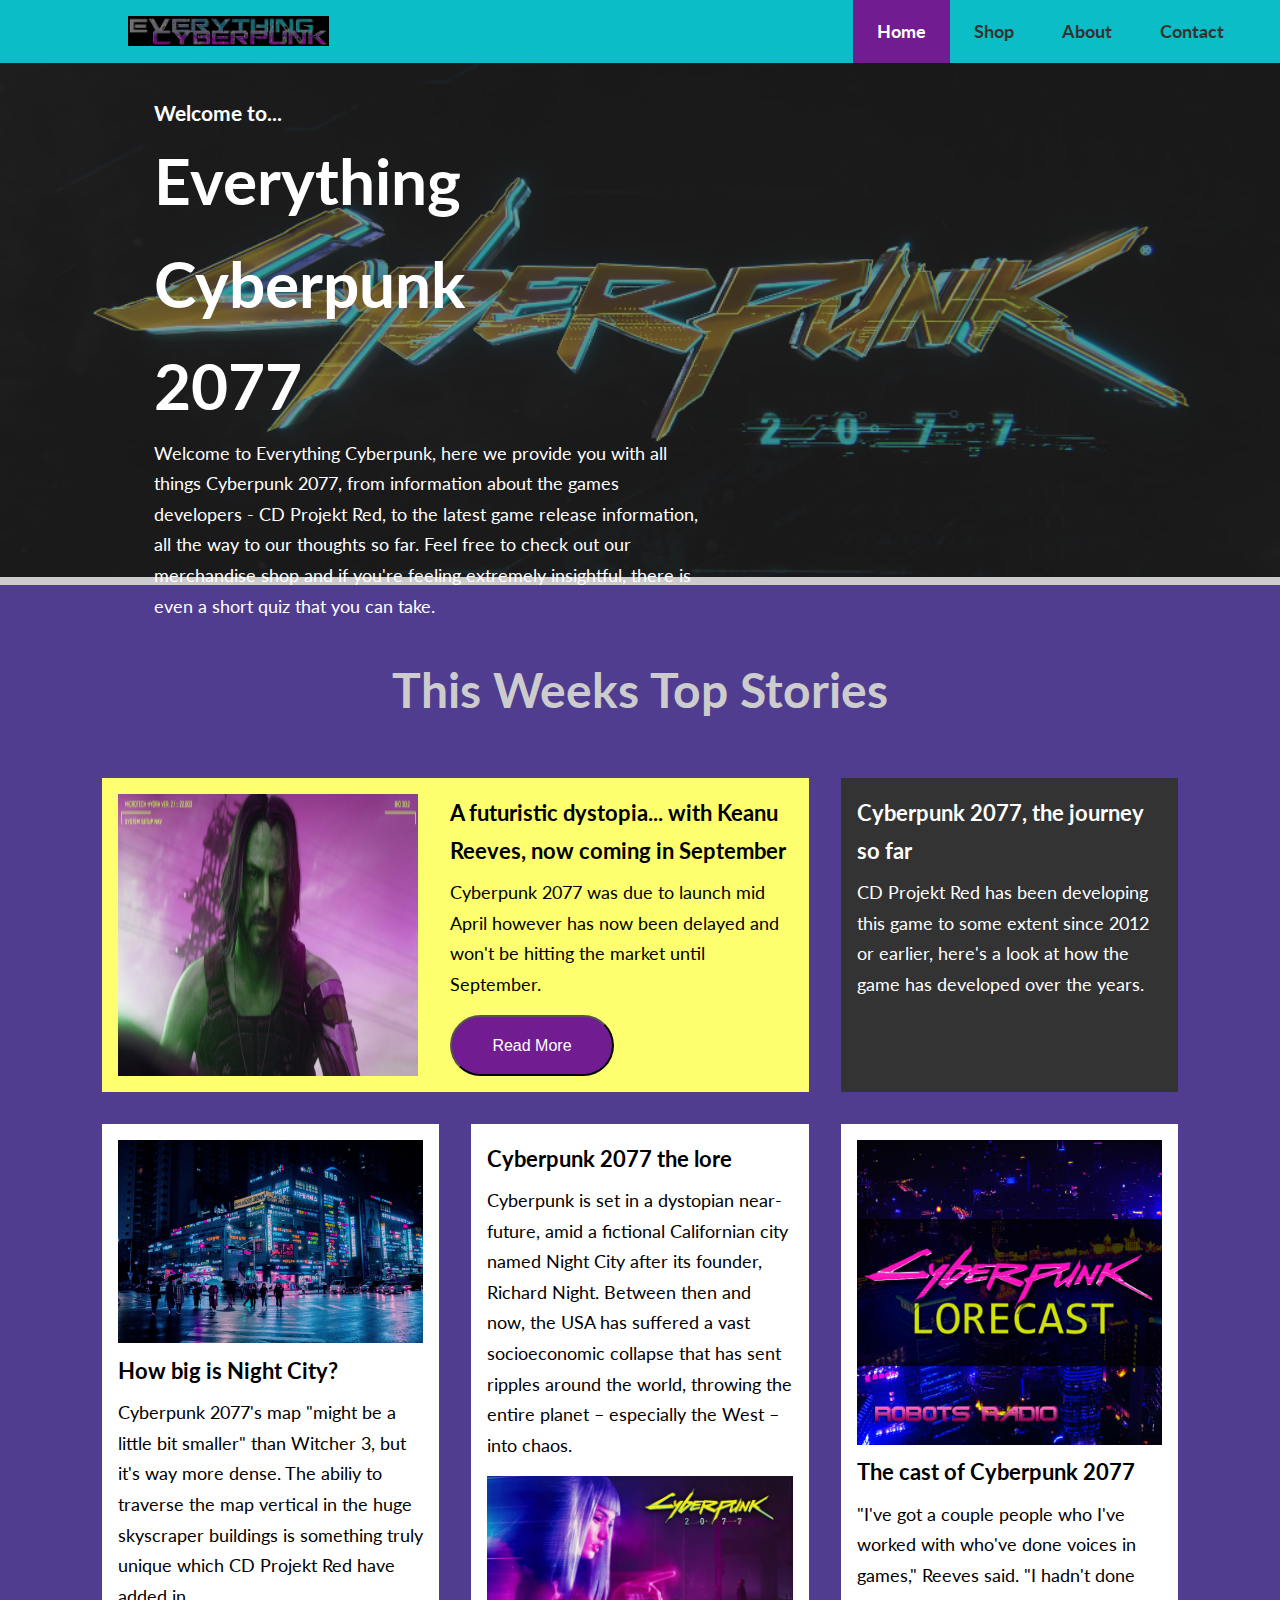
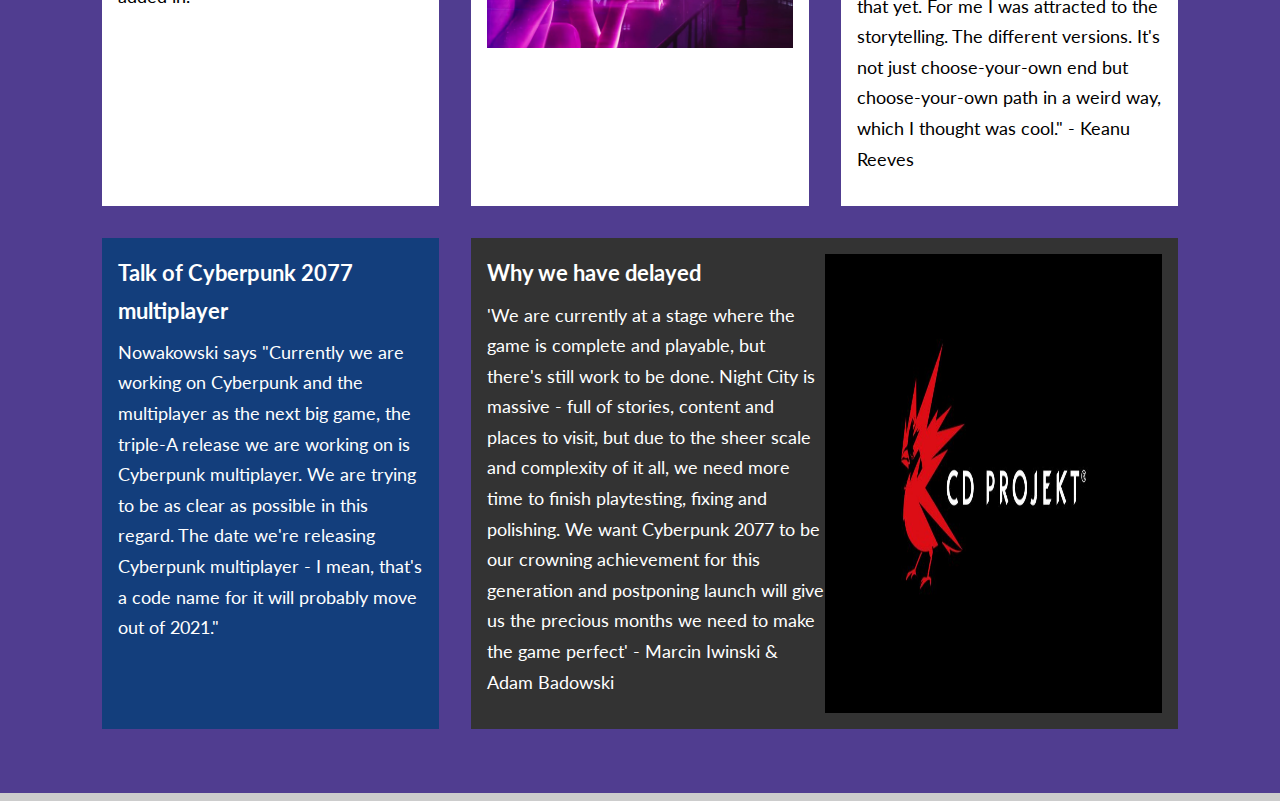
==== index.html @ 785d8f8f "Initial Commit" ====
<!DOCTYPE html>
<html lang="en">
  <head>
    <meta charset="UTF-8" />
    <meta name="viewport" content="width=device-width, initial-scale=1.0" />
    <link rel="stylesheet" href="/css/style.css" />
    <link rel="stylesheet" href="/css/mobile.css" />
    <link rel="stylesheet" href="/css/glitch.css" />
    <link
      href="https://fonts.googleapis.com/css2?family=Lato&display=swap"
      rel="stylesheet"
    />
    <title>Everything Cyberpunk 2077</title>
  </head>
  <body>
    <nav id="mainNav">
      <ul class="navUl">
        <a href="index.html"
          ><img
            class="logo"
            src="/img/logoJoined2.png"
            alt="Everything Cyberpunk 2077"
        /></a>
        <a href="index.html"><li class="navLi current">Home</li></a>
        <a href="#"><li class="navLi">Shop</li></a>
        <a href="#"><li class="navLi">About</li></a>
        <a href="#"><li class="navLi">Contact</li></a>
      </ul>
    </nav>

    <section id="headerMain" class="pageHeader grid__item">
      <div class="headerContainer" id="indexHeader">
        <div class="headerContent">
          <h3>Welcome to...</h3>
          <h1 class="headerTitle">
            Everything Cyberpunk <br />
            2077
          </h1>
          <div class="text">
            Welcome to Everything Cyberpunk, here we provide you with all things
            Cyberpunk 2077, from information about the games developers - CD
            Projekt Red, to the latest game release information, all the way to
            our thoughts so far. Feel free to check out our merchandise shop and
            if you're feeling extremely insightful, there is even a short quiz
            that you can take.
          </div>
        </div>
      </div>
    </section>

    <section id="newsLetters">
      <div class="newsLetterContainer">
        <div class="mainStory">
          <h2 class="mainStoryHeader">This Weeks Top Stories</h2>
          <div class="newsletterGrid">
            <div class="card" id="card1">
              <img
                id="card1img"
                src="/img/articles/article1-scaled.jpg"
                alt="Keanu Reeves"
              />
              <div class="cardInfo">
                <div class="cardTitle">
                  A futuristic dystopia... with Keanu Reeves, now coming in
                  September
                </div>
                <div class="cardBody">
                  Cyberpunk 2077 was due to launch mid April however has now
                  been delayed and won't be hitting the market until September.
                </div>
                <button class="btnMain">Read More</button>
              </div>
            </div>
            <div class="card" id="card2">
              <div class="cardInfo">
                <div class="cardTitle">Cyberpunk 2077, the journey so far</div>
                <div class="cardBody">
                  CD Projekt Red has been developing this game to some extent
                  since 2012 or earlier, here's a look at how the game has
                  developed over the years.
                </div>
              </div>
            </div>
            <div class="card" id="card3">
              <div class="cardInfo">
                <img
                  id="card3img"
                  src="/img/articles/articles5.jpg"
                  alt="Night City"
                />
                <div class="cardTitle">How big is Night City?</div>
                <div class="cardBody">
                  Cyberpunk 2077's map "might be a little bit smaller" than
                  Witcher 3, but it's way more dense. The abiliy to traverse the
                  map vertical in the huge skyscraper buildings is something
                  truly unique which CD Projekt Red have added in.
                </div>
              </div>
            </div>
            <div class="card" id="card4">
              <div class="cardInfo">
                <div class="cardTitle">Cyberpunk 2077 the lore</div>
                <div class="cardBody">
                  Cyberpunk is set in a dystopian near-future, amid a fictional
                  Californian city named Night City after its founder, Richard
                  Night. Between then and now, the USA has suffered a vast
                  socioeconomic collapse that has sent ripples around the world,
                  throwing the entire planet – especially the West – into chaos.
                </div>
                <img
                  id="card4img"
                  src="/img/articles/article2.jpg"
                  alt="The Lore"
                />
              </div>
            </div>
            <div class="card" id="card5">
              <div class="cardInfo">
                <img
                  id="card5img"
                  src="/img/articles/article4.jpg"
                  alt="The Cast"
                />
                <div class="cardTitle">The cast of Cyberpunk 2077</div>
                <div class="cardBody">
                  "I've got a couple people who I've worked with who've done
                  voices in games," Reeves said. "I hadn't done that yet. For me
                  I was attracted to the storytelling. The different versions.
                  It's not just choose-your-own end but choose-your-own path in
                  a weird way, which I thought was cool." - Keanu Reeves
                </div>
              </div>
            </div>
            <div class="card" id="card6">
              <div class="cardInfo">
                <div class="cardTitle">Talk of Cyberpunk 2077 multiplayer</div>
                <div class="cardBody">
                  Nowakowski says "Currently we are working on Cyberpunk and the
                  multiplayer as the next big game, the triple-A release we are
                  working on is Cyberpunk multiplayer. We are trying to be as
                  clear as possible in this regard. The date we're releasing
                  Cyberpunk multiplayer - I mean, that's a code name for it will
                  probably move out of 2021."
                </div>
              </div>
            </div>
            <div class="card" id="card7">
              <div class="cardInfo" id="cardInfo7">
                <div class="cardWrapper">
                  <div class="cardTitle">Why we have delayed</div>
                  <div class="cardBody">
                    'We are currently at a stage where the game is complete and
                    playable, but there's still work to be done. Night City is
                    massive - full of stories, content and places to visit, but
                    due to the sheer scale and complexity of it all, we need
                    more time to finish playtesting, fixing and polishing. We
                    want Cyberpunk 2077 to be our crowning achievement for this
                    generation and postponing launch will give us the precious
                    months we need to make the game perfect' - Marcin Iwinski &
                    Adam Badowski
                  </div>
                </div>
                <img id="card7img" src="/img/articles/article3.jpg" alt="" />
              </div>
            </div>
          </div>
        </div>
      </div>
    </section>

    <footer></footer>

    <script src="/app.js"></script>
  </body>
</html>
---- css/style.css ----
* {
  margin: 0;
  padding: 0;
  box-sizing: border-box;
}

:root {
  --primary-color: #711c91;
  --secondary-color: #00ff9f;
  --third-color: #133e7c;
  --fourth-color: #feff6e;
  --fifth-color: #c1246b;
  --sixth-color: #0abdc6;
  --seventh-color: #503d90;
  --light-color: #fff;
  --dark-color: #333;
}

body {
  font-family: "Lato", sans-serif;
  line-height: 1.7;
  font-size: 18px;
}

ul {
  list-style: none;
}

a {
  text-decoration: none;
}

/* ----- Shared CSS ----- */

/* Buttons */

.btnMain {
  font-size: 16px;
  background-color: var(--primary-color);
  padding: 1.2rem 2.5rem;
  border-radius: 1000px;
  color: var(--light-color);
  outline: none;
  transition: all 0.3s;
}
.btnMain:hover {
  cursor: pointer;
  background-color: var(--seventh-color);
}

/* Page Headers */

.pageHeader {
  background-color: var(--dark-color);
  color: var(--light-color);
  position: relative;
  padding: 2rem;
}

.pageHeader:before {
  position: absolute;
  top: 0;
  left: 0;
  height: 100%;
  width: 100%;
  content: "";
  opacity: 0.5;
}

.headerContainer {
  display: grid;
  grid-template-columns: repeat(2, 1fr);
  justify-content: center;
  align-items: center;
  height: 50vh;
}

.headerContent {
  z-index: 2;
  margin: 0 auto;
}

.headerTitle {
  font-size: 4rem;
  font-weight: bold;
  line-height: 1.6;
}

/* ----- Nav bar ----- */

#mainNav {
  position: sticky;
  top: 0;
  left: 0;
  z-index: 50;
}
.navUl {
  display: flex;
  justify-content: flex-end;
  padding-right: 2rem;
  background-color: var(--sixth-color);
}

.navLi {
  padding: 1rem 1.5rem;
  color: var(--dark-color);
  font-weight: bold;
}
.navLi:hover {
  background-color: var(--fourth-color);
  color: var(--dark-color);
}

.logo {
  height: 30px;
  position: absolute;
  top: 25%;
  left: 10%;
}

.current {
  background-color: var(--primary-color);
  color: var(--light-color);
}

/* ----- Index Page ----- */

/* Header Main */

#headerMain:before {
  background: url("/img/main1-scaled.png") no-repeat center center / cover;
}

#indexHeader {
  padding-left: 10%;
}

/* News Letters */

#newsLetters {
  background-color: var(--seventh-color);
}

.mainStory {
  padding: 4rem 8%;
  border-top: 8px solid #ccc;
  border-bottom: 8px solid #ccc;
}

.mainStoryHeader {
  text-align: center;
  font-weight: bold;
  font-size: 3rem;
  color: #ccc;
  padding-bottom: 3rem;
}

.newsletterGrid {
  display: grid;
  grid-template-columns: repeat(3, 1fr);
  gap: 2rem;
}

.cardTitle {
  font-weight: bold;
  font-size: 22px;
  padding-bottom: 0.5rem;
}

.cardInfo {
  padding: 1rem;
}

.cardBody {
  padding-bottom: 1rem;
}

#card1 {
  display: flex;
  background-color: var(--fourth-color);
  grid-column: 1 / span 2;
}
#card1img {
  padding: 1rem;
}

#card2 {
  background-color: var(--dark-color);
  color: var(--light-color);
}

#card3,
#card4,
#card5 {
  background-color: var(--light-color);
}

#card3img,
#card4img,
#card5img {
  width: 100%;
}

#card6 {
  background-color: var(--third-color);
  color: var(--light-color);
}

#card7 {
  background-color: var(--dark-color);
  color: var(--light-color);
  grid-column: 2 / span 2;
}
#cardInfo7 {
  display: flex;
}
.cardWrapper {
  width: 50%;
}
#card7img {
  width: 50%;
}
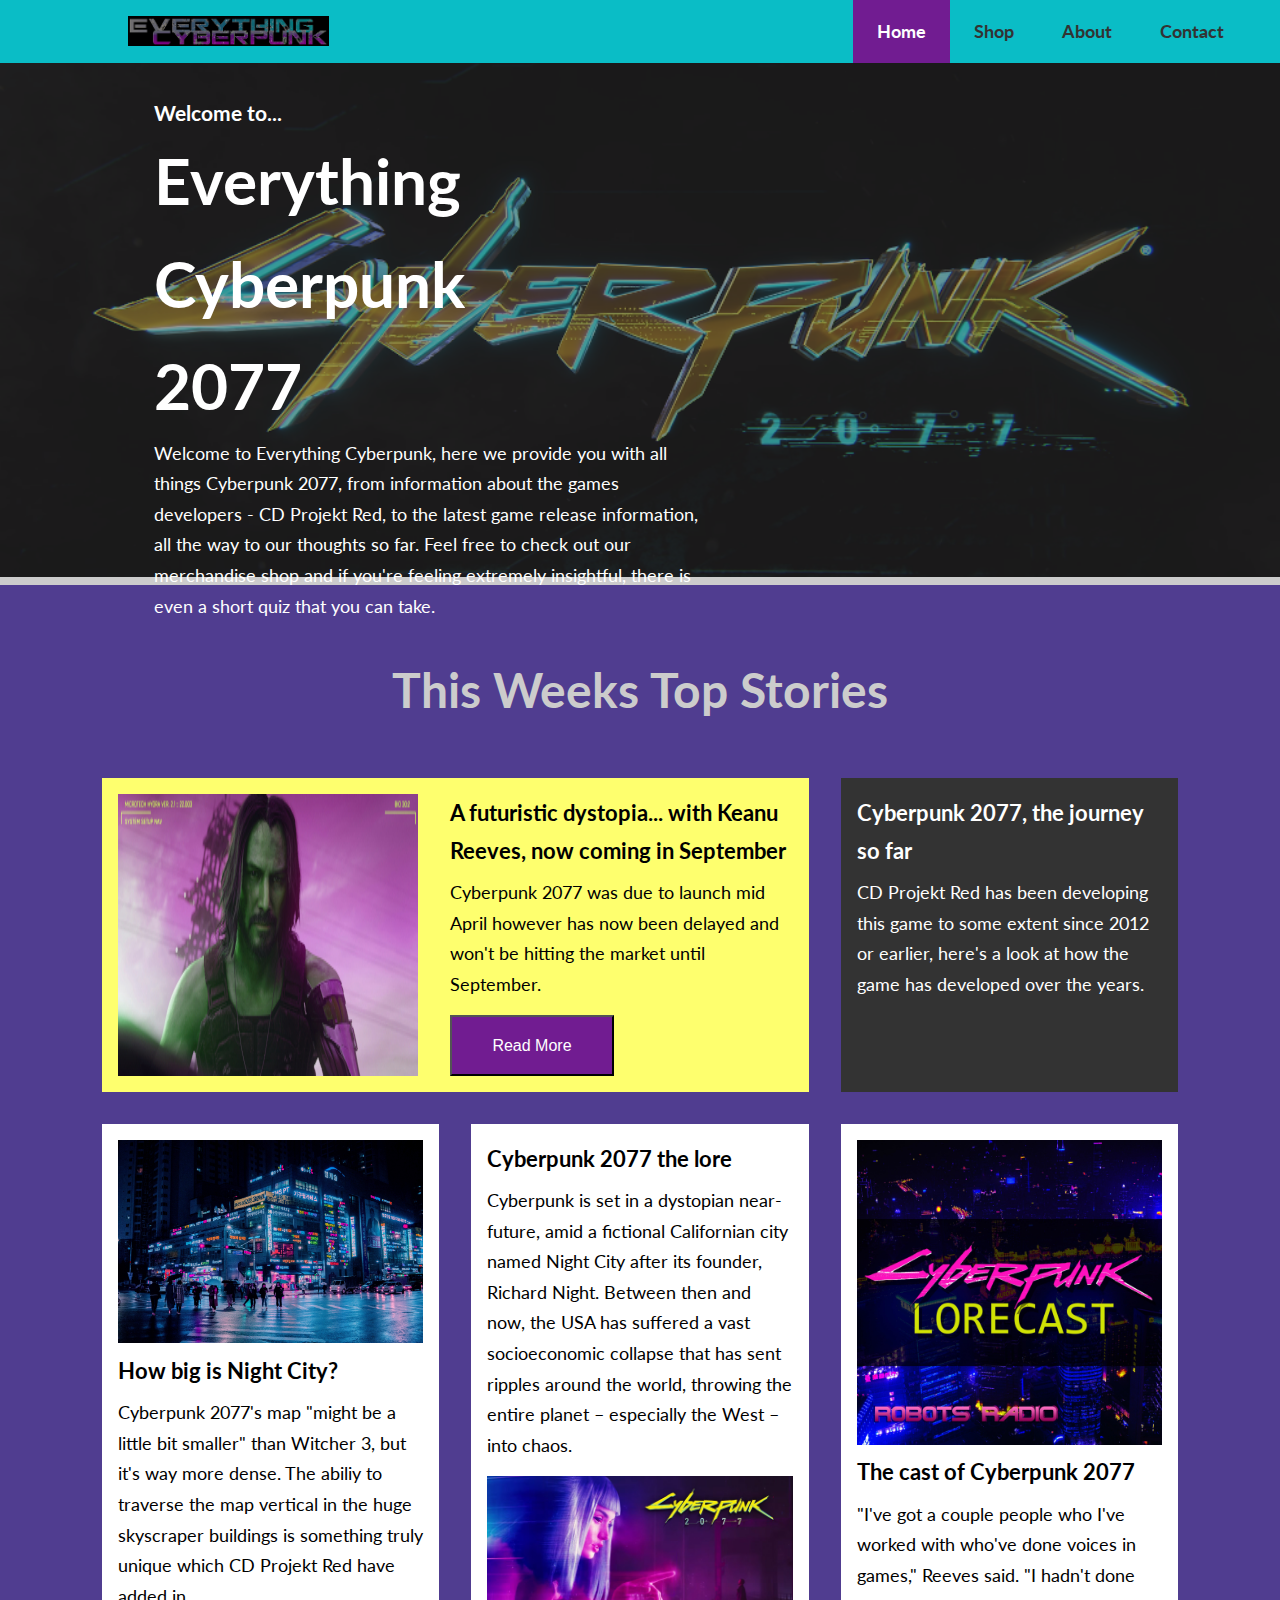
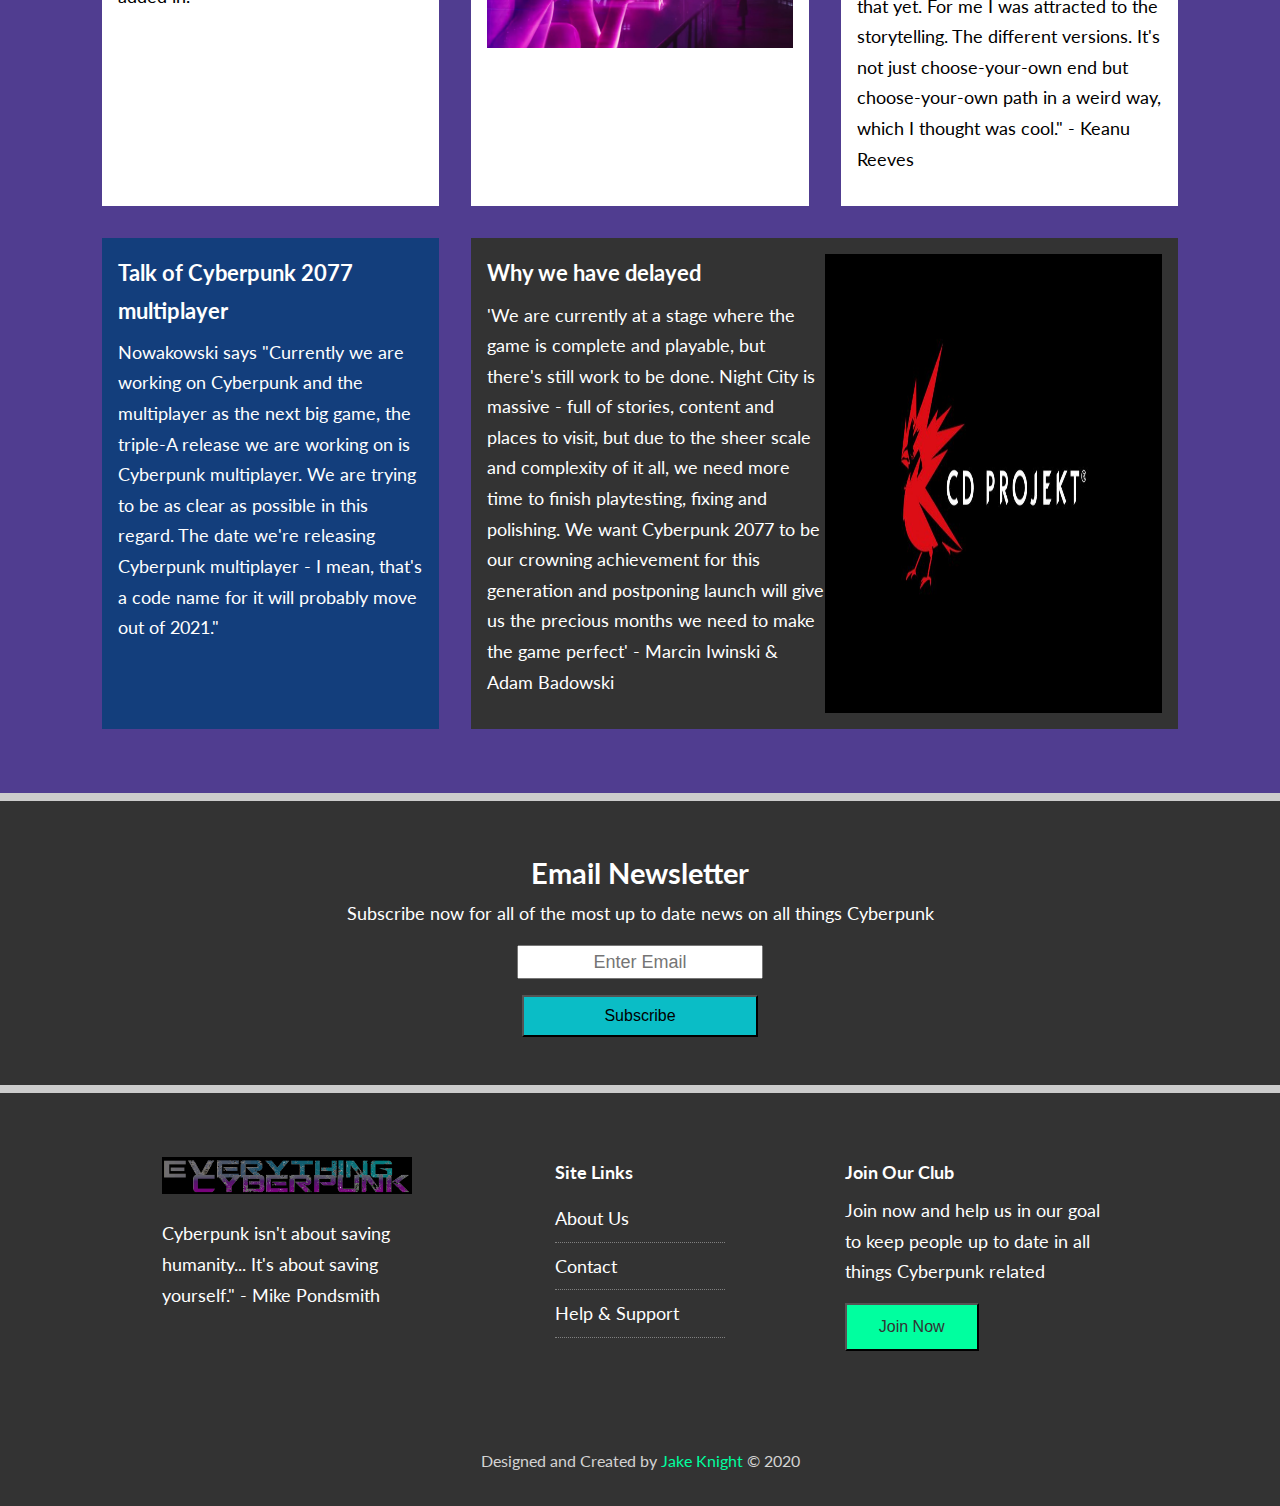
==== commit 96a26391: "Index page content added" ====
--- a/index.html
+++ b/index.html
@@ -22,9 +22,9 @@
             alt="Everything Cyberpunk 2077"
         /></a>
         <a href="index.html"><li class="navLi current">Home</li></a>
-        <a href="#"><li class="navLi">Shop</li></a>
-        <a href="#"><li class="navLi">About</li></a>
-        <a href="#"><li class="navLi">Contact</li></a>
+        <a href="shop.html"><li class="navLi">Shop</li></a>
+        <a href="about.html"><li class="navLi">About</li></a>
+        <a href="contact.html"><li class="navLi">Contact</li></a>
       </ul>
     </nav>
 
@@ -33,7 +33,7 @@
         <div class="headerContent">
           <h3>Welcome to...</h3>
           <h1 class="headerTitle">
-            Everything Cyberpunk <br />
+            Everything <span>C</span>yberpunk <br />
             2077
           </h1>
           <div class="text">
@@ -168,7 +168,57 @@
       </div>
     </section>
 
-    <footer></footer>
+    <footer id="footerMain">
+      <div class="newsletterSub">
+        <div class="subHeader">Email Newsletter</div>
+        <div class="subBody">
+          Subscribe now for all of the most up to date news on all things
+          Cyberpunk
+        </div>
+        <form>
+          <input id="subEmail" type="email" placeholder="Enter Email" />
+          <button class="btnSecond">Subscribe</button>
+        </form>
+      </div>
+      <div class="footerColumns">
+        <div class="footerQuote">
+          <img
+            id="footerLogo"
+            src="/img/logoJoined2.png"
+            alt="Everyting Cyberpunk 2077"
+          />
+          <div class="text">
+            Cyberpunk isn't about saving humanity... It's about saving
+            yourself." - Mike Pondsmith
+          </div>
+        </div>
+        <div class="siteLinks">
+          <div class="links">Site Links</div>
+          <ul>
+            <li class="footerLi">
+              <a class="siteLink" href="about.html">About Us</a>
+            </li>
+            <li class="footerLi">
+              <a class="siteLink" href="contact.html">Contact</a>
+            </li>
+            <li class="footerLi">
+              <a class="siteLink" href="#">Help & Support</a>
+            </li>
+          </ul>
+        </div>
+        <div class="join">
+          <div class="joinHeader">Join Our Club</div>
+          <div class="joinText">
+            Join now and help us in our goal to keep people up to date in all
+            things Cyberpunk related
+          </div>
+          <button class="btnThird">Join Now</button>
+        </div>
+      </div>
+      <div class="signature">
+        Designed and Created by <span class="sigSpan">Jake Knight</span> © 2020
+      </div>
+    </footer>
 
     <script src="/app.js"></script>
   </body>
--- a/css/style.css
+++ b/css/style.css
@@ -38,7 +38,6 @@
   font-size: 16px;
   background-color: var(--primary-color);
   padding: 1.2rem 2.5rem;
-  border-radius: 1000px;
   color: var(--light-color);
   outline: none;
   transition: all 0.3s;
@@ -46,6 +45,32 @@
 .btnMain:hover {
   cursor: pointer;
   background-color: var(--seventh-color);
+}
+
+.btnSecond {
+  font-size: 16px;
+  padding: 0.6rem 5rem;
+  outline: none;
+  transition: all 0.3s;
+  background-color: var(--sixth-color);
+}
+.btnSecond:hover {
+  cursor: pointer;
+  background-color: var(--third-color);
+}
+
+.btnThird {
+  font-size: 16px;
+  background-color: var(--secondary-color);
+  padding: 0.8rem 2rem;
+  color: var(--dark-color);
+  outline: none;
+  transition: all 0.3s;
+}
+.btnThird:hover {
+  cursor: pointer;
+  background-color: var(--fifth-color);
+  color: var(--light-color);
 }
 
 /* Page Headers */
@@ -220,3 +245,84 @@
 #card7img {
   width: 50%;
 }
+
+/* ----- Footer Main ----- */
+
+#footerMain {
+  background-color: var(--dark-color);
+}
+
+.newsletterSub {
+  text-align: center;
+  padding: 3rem;
+  color: var(--light-color);
+  border-bottom: 8px solid #ccc;
+}
+
+.subHeader {
+  font-weight: bold;
+  font-size: 1.8rem;
+}
+
+#subEmail {
+  font-size: 18px;
+  display: block;
+  margin: 1rem auto;
+  padding: 0.3rem;
+  outline: none;
+  text-align: center;
+}
+
+.footerColumns {
+  display: grid;
+  grid-template-columns: repeat(3, 1fr);
+  padding: 4rem 10%;
+  color: var(--light-color);
+}
+
+#footerLogo {
+  width: 250px;
+  padding-bottom: 1rem;
+}
+
+.footerQuote,
+.siteLinks,
+.join {
+  padding: 0 10%;
+  margin: 0 auto;
+}
+.siteLinks {
+  width: 70%;
+}
+
+.links,
+.joinHeader {
+  font-weight: bold;
+  padding-bottom: 0.5rem;
+}
+
+.siteLink {
+  color: var(--light-color);
+}
+.siteLink:hover {
+  color: var(--secondary-color);
+}
+
+.joinText {
+  padding-bottom: 1rem;
+}
+
+.footerLi {
+  padding: 0.5rem 0;
+  border-bottom: 1px dotted grey;
+}
+
+.signature {
+  text-align: center;
+  padding: 2rem;
+  color: lightgray;
+  font-size: 16px;
+}
+.sigSpan {
+  color: var(--secondary-color);
+}
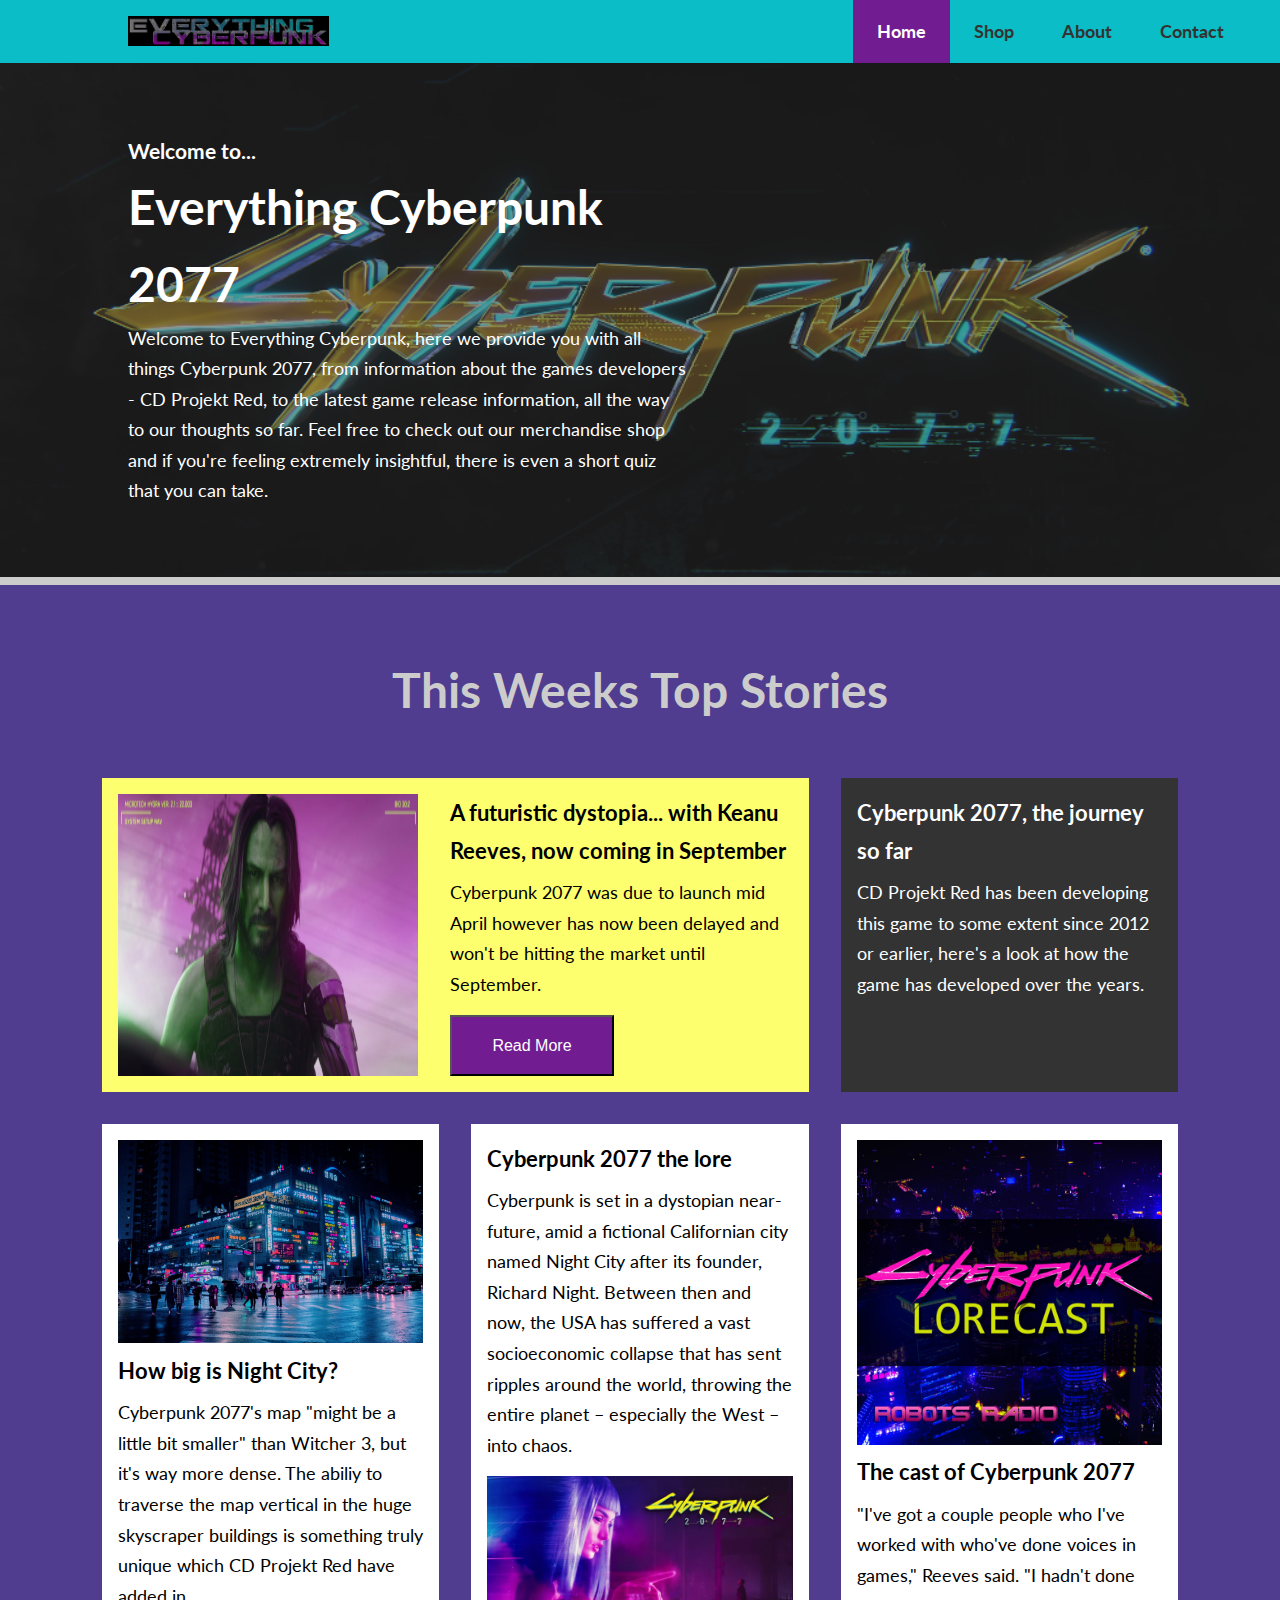
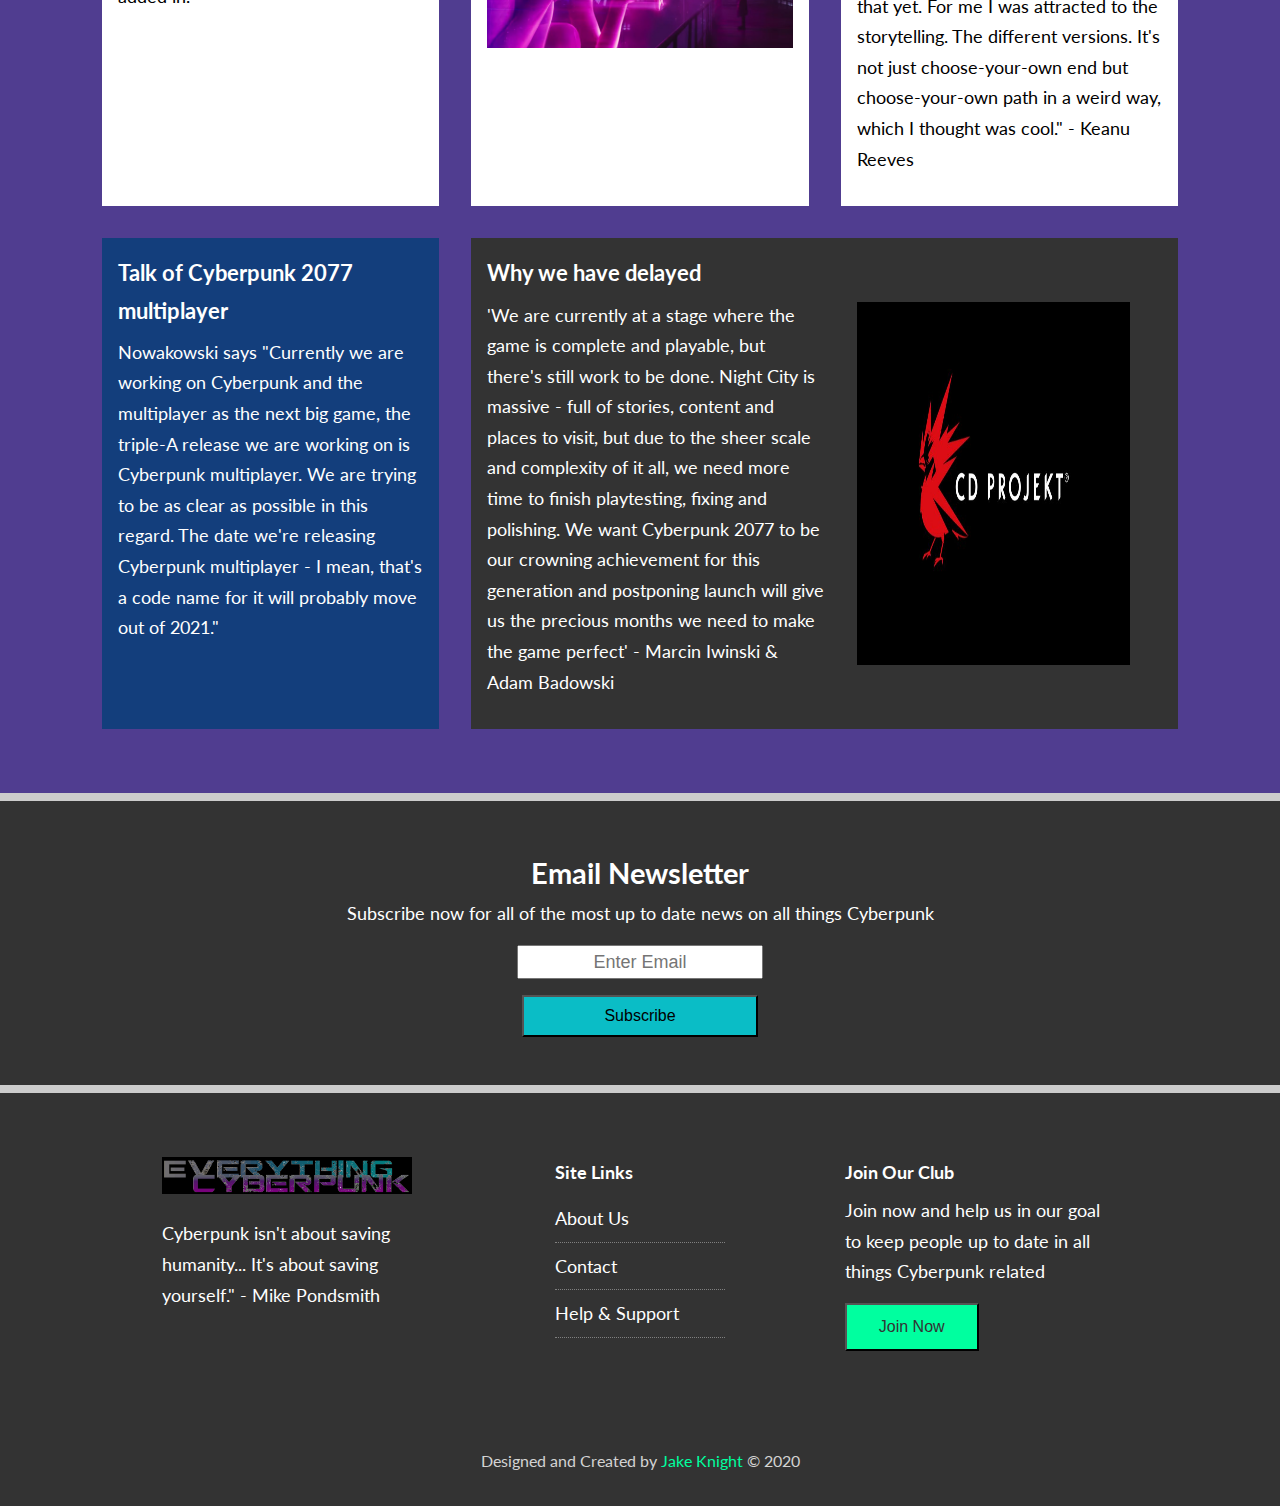
==== commit 20768c7a: "Media queries added and shop javascript implemented" ====
--- a/index.html
+++ b/index.html
@@ -17,6 +17,7 @@
       <ul class="navUl">
         <a href="index.html"
           ><img
+            id="headerLogo"
             class="logo"
             src="/img/logoJoined2.png"
             alt="Everything Cyberpunk 2077"
--- a/css/style.css
+++ b/css/style.css
@@ -14,6 +14,7 @@
   --seventh-color: #503d90;
   --light-color: #fff;
   --dark-color: #333;
+  --grey-color: #43494d;
 }
 
 body {
@@ -73,13 +74,65 @@
   color: var(--light-color);
 }
 
+.btnContact {
+  display: block;
+  margin-top: 4rem;
+  padding: 1rem 4rem;
+  font-size: 16px;
+  background-color: var(--sixth-color);
+  transition: all 0.3s;
+}
+.btnContact:hover {
+  cursor: pointer;
+  background-color: var(--third-color);
+  color: var(--light-color);
+}
+.btnCheckout {
+  padding: 0.6rem 2rem;
+  margin: 0.3rem 0;
+  width: 100%;
+  background-color: var(--fifth-color);
+  color: var(--light-color);
+}
+.btnCheckout:hover {
+  cursor: pointer;
+}
+
+.shopBtnMinus {
+  background: url("/img/shop/minus-btn-scaled.png") no-repeat center center /
+    cover;
+  width: 25px;
+  height: 25px;
+  border: none;
+  outline: none;
+}
+.shopBtnMinus:hover,
+.shopBtnPlus:hover {
+  cursor: pointer;
+}
+.shopBtnPlus {
+  background: url("/img/shop/plus-btn-scaled.png") no-repeat center center /
+    cover;
+  width: 25px;
+  height: 25px;
+  border: none;
+  outline: none;
+}
+.shopAmountInput {
+  width: 30px;
+  font-size: 17px;
+  text-align: center;
+  outline: none;
+  border: none;
+}
+
 /* Page Headers */
 
 .pageHeader {
   background-color: var(--dark-color);
   color: var(--light-color);
   position: relative;
-  padding: 2rem;
+  padding: 2rem 2rem 2rem 10%;
 }
 
 .pageHeader:before {
@@ -156,10 +209,6 @@
   background: url("/img/main1-scaled.png") no-repeat center center / cover;
 }
 
-#indexHeader {
-  padding-left: 10%;
-}
-
 /* News Letters */
 
 #newsLetters {
@@ -244,6 +293,7 @@
 }
 #card7img {
   width: 50%;
+  padding: 1rem;
 }
 
 /* ----- Footer Main ----- */
@@ -326,3 +376,271 @@
 .sigSpan {
   color: var(--secondary-color);
 }
+
+/* ----- About Us ----- */
+
+#headerAbout:before {
+  background: url("/img/neon3.jpg") no-repeat center center / cover;
+}
+
+.whoContainer {
+  background-color: var(--seventh-color);
+  border-top: 6px solid var(--sixth-color);
+  border-bottom: 6px solid var(--sixth-color);
+  padding: 3rem 5%;
+}
+
+.aboutInfo {
+  display: flex;
+}
+
+.whoHeader,
+.whoTextContainer {
+  width: 50%;
+}
+.whoHeader {
+  text-align: center;
+  font-size: 6rem;
+  font-weight: bold;
+  color: #ccc;
+  word-spacing: 999px;
+  padding-top: 4rem;
+}
+.whoTextContainer {
+  padding: 6rem 0;
+}
+.whoText {
+  font-size: 20px;
+  color: var(--light-color);
+  line-height: 1.8;
+  padding: 0.5rem 0;
+}
+
+.parallax {
+  background: url("/img/parallax.jpg") no-repeat center center / cover;
+  height: 500px;
+  background-attachment: fixed;
+}
+
+.creatorContainer {
+  display: flex;
+  border-top: 6px solid var(--sixth-color);
+  background-color: #090909;
+  color: var(--light-color);
+}
+.creatorText,
+.aboutVideo {
+  width: 50%;
+}
+.creatorText {
+  padding: 4rem;
+}
+.mikeHeader {
+  font-weight: bold;
+  font-size: 1.6rem;
+  padding-bottom: 1rem;
+}
+.aboutVideo {
+  padding: 4rem;
+}
+
+/* ----- Contact ----- */
+
+#headerContact {
+  background: url("/img/city1.jpg") no-repeat center center / cover;
+  background-color: black;
+  opacity: 0.8;
+}
+
+.contactContainer {
+  padding: 6rem 10%;
+  border-top: 6px solid var(--fifth-color);
+  border-bottom: 6px solid var(--fifth-color);
+  background-color: #090909;
+  color: var(--light-color);
+}
+
+.contactTitle {
+  padding-bottom: 1rem;
+}
+
+/* Form */
+
+#contactForm {
+  padding: 6rem 0;
+}
+
+#contactName,
+#contactEmail,
+#contactMessage,
+#contactSubject {
+  font-size: 18px;
+  border: none;
+  border-bottom: 3px solid var(--sixth-color);
+  padding-bottom: 5px;
+  font-family: "Lato", sans-serif;
+  outline: none;
+  width: 25%;
+  background-color: transparent;
+  color: var(--light-color);
+}
+
+#contactName,
+#contactEmail {
+  margin-right: 2rem;
+}
+
+#contactMessage {
+  margin-top: 4rem;
+}
+
+/* ----- SHOP ----- */
+
+#headerShop {
+  background: url("/img/neonshop1.jpg") no-repeat center center / cover;
+  background-color: black;
+  opacity: 0.9;
+}
+
+#cyberpunkShop {
+  display: flex;
+  background-color: var(--seventh-color);
+  justify-content: center;
+}
+.shopContainer {
+  background-color: var(--seventh-color);
+  padding: 8rem 4rem;
+  display: flex;
+}
+
+.shop {
+  background-color: var(--light-color);
+  border-radius: 5px;
+}
+.shopHeadings {
+  display: grid;
+  grid-template-columns: repeat(6, 1fr);
+  color: var(--grey-color);
+}
+.shopHeading {
+  padding: 1rem;
+  margin-right: 2rem;
+}
+#shopStr {
+  grid-column: 1 / span 3;
+  margin-left: 1rem;
+}
+#shopQty,
+#shopPrice,
+#shopStl {
+  margin-left: 1.5rem;
+}
+
+.item {
+  display: grid;
+  grid-template-columns: repeat(6, 1fr);
+  padding: 3%;
+  border-top: 1px solid lightgray;
+}
+.itemImg {
+  width: 100px;
+  height: 100px;
+  margin: 0 3%;
+}
+.itemDetails {
+  margin: 0 4%;
+}
+.detail {
+  font-size: 14px;
+  color: var(--grey-color);
+  padding-bottom: 0.5rem;
+}
+.itemColor {
+  font-size: 14px;
+  color: var(--fifth-color);
+}
+
+.featureBtns {
+  display: flex;
+  margin: auto;
+}
+.removeBtn,
+.likeBtn {
+  width: 25px;
+  height: 25px;
+  margin: 0 0.8rem;
+}
+.removeBtn:hover,
+.likeBtn:hover {
+  cursor: pointer;
+}
+.likeBtn {
+  background: url("/img/shop/like-before.png") no-repeat center center / cover;
+}
+.active {
+  background: url("/img/shop/like.png") no-repeat center center / cover;
+}
+#removeBtnImg,
+#likeBtnImg {
+  width: 100%;
+}
+
+#shopCup {
+  width: 100%;
+}
+
+.shopQuantity {
+  display: flex;
+  margin: auto;
+}
+.quantity {
+  padding: 0 1rem;
+}
+.shopPrice {
+  margin: auto;
+}
+.shopSubtotal {
+  margin: auto;
+}
+
+#qtyImgPlus,
+#qtyImgMinus {
+  width: 25px;
+  height: 25px;
+}
+
+#qtyImgPlus:hover,
+#qtyImgMinus:hover {
+  cursor: pointer;
+}
+
+/* total */
+
+.totalContainer {
+  background-color: var(--light-color);
+  border-radius: 5px;
+  width: 300px;
+  height: 330px;
+  border: 1px solid lightgray;
+  padding: 1rem;
+}
+
+.subtotalSection,
+.vatSection,
+.totalSection {
+  display: flex;
+  padding: 0.5rem 0;
+  justify-content: space-between;
+  border-top: 1px solid lightgray;
+  border-bottom: 1px solid lightgray;
+  margin: 1rem 0;
+}
+.totalHeader {
+  text-align: center;
+  padding: 0.5rem;
+  color: var(--grey-color);
+  font-size: 14px;
+}
+.totalText {
+  font-weight: bold;
+}
--- a/css/mobile.css
+++ b/css/mobile.css
@@ -0,0 +1,236 @@
+@media (max-width: 1445px) {
+  /* Index */
+  .headerTitle {
+    font-size: 3rem;
+  }
+  #card7img {
+    padding: 3rem 2rem;
+  }
+
+  /* About */
+  .creatorContainer {
+    display: block;
+  }
+  .creatorText,
+  .aboutVideo {
+    text-align: center;
+    width: 100%;
+  }
+}
+
+@media (max-width: 1330px) {
+  /* Shop */
+  .shopContainer {
+    display: block;
+  }
+  .totalContainer {
+    width: 100%;
+  }
+  .btnCheckout {
+    width: 300px;
+  }
+}
+
+@media (max-width: 1265px) {
+  /* Index */
+  #card7img {
+    padding: 5rem 2rem;
+  }
+
+  /* About */
+  .whoHeader {
+    width: 40%;
+    font-size: 5rem;
+  }
+  .whoTextContainer {
+    width: 60%;
+  }
+}
+
+@media (max-width: 1090px) {
+  /* Index */
+  .headerContainer {
+    grid-template-columns: repeat(1, 1fr);
+  }
+  .newsletterGrid {
+    display: block;
+  }
+
+  .card {
+    margin-bottom: 2rem;
+  }
+
+  /* Footer */
+  .footerColumns {
+    display: grid;
+    grid-template-columns: repeat(1, 1fr);
+    padding: 4rem;
+  }
+  .siteLinks {
+    width: 70%;
+    padding: 3rem;
+    text-align: center;
+  }
+  .footerQuote {
+    text-align: center;
+  }
+  .join {
+    text-align: center;
+  }
+
+  /* Contact */
+
+  #contactName,
+  #contactEmail,
+  #contactMessage,
+  #contactSubject {
+    width: 30%;
+  }
+
+  /* Shop */
+
+  .shopHeadings {
+    display: none;
+  }
+  .item {
+    display: grid;
+    grid-template-columns: repeat(1, 1fr);
+    padding: 3%;
+    border-top: 1px solid lightgray;
+    width: 100%;
+  }
+  .itemImg,
+  .itemDetails {
+    margin: 1.5rem auto;
+    text-align: center;
+  }
+  .shopPrice {
+    padding: 1rem 0;
+  }
+  .shopContainer {
+    width: 100%;
+  }
+}
+
+@media (max-width: 940px) {
+  /* Contact */
+
+  #contactName,
+  #contactEmail,
+  #contactMessage,
+  #contactSubject {
+    display: block;
+    width: 70%;
+  }
+  #contactName,
+  #contactEmail,
+  #contactSubject {
+    display: block;
+    margin-bottom: 2.5rem;
+  }
+
+  /* About */
+
+  .aboutInfo {
+    display: block;
+  }
+  .whoHeader {
+    font-size: 5rem;
+    word-spacing: normal;
+    width: 100%;
+  }
+  .whoTextContainer {
+    width: 100%;
+    padding: 6rem 2rem;
+  }
+}
+
+@media (max-width: 770px) {
+  /* Index */
+  #cardInfo7 {
+    display: block;
+  }
+  .cardWrapper {
+    width: 100%;
+  }
+  #card7img {
+    padding: 0;
+    width: 100%;
+  }
+
+  /* Nav */
+  #headerLogo {
+    display: none;
+  }
+  .navUl {
+    justify-content: center;
+    padding-right: 0;
+  }
+
+  /* About */
+  .aboutVideo {
+    width: 100%;
+    text-align: center;
+    padding: 2rem;
+  }
+  .intro-video {
+    width: 100%;
+  }
+}
+
+@media (max-width: 675px) {
+  /* Index */
+  #card1 {
+    display: block;
+  }
+  #card1img {
+    width: 100%;
+  }
+
+  /* Contact */
+  #contactName,
+  #contactEmail,
+  #contactMessage,
+  #contactSubject {
+    display: block;
+    width: 80%;
+  }
+
+  /* About */
+  .whoHeader {
+    font-size: 4rem;
+  }
+  .shopContainer {
+    padding: 8rem 2rem;
+  }
+}
+
+@media (max-width: 465px) {
+  /* Shop */
+  .btnCheckout {
+    width: 100%;
+  }
+
+  /* Footer */
+  .footerColumns {
+    padding: 4rem 2rem;
+  }
+
+  /* Nav */
+  .navUl {
+    font-size: 14px;
+  }
+
+  .headerContainer {
+    height: 70vh;
+  }
+}
+
+@media (max-width: 360px) {
+  .navLi {
+    padding: 1rem;
+  }
+  .footerColumns {
+    padding: 4rem 1rem;
+  }
+}
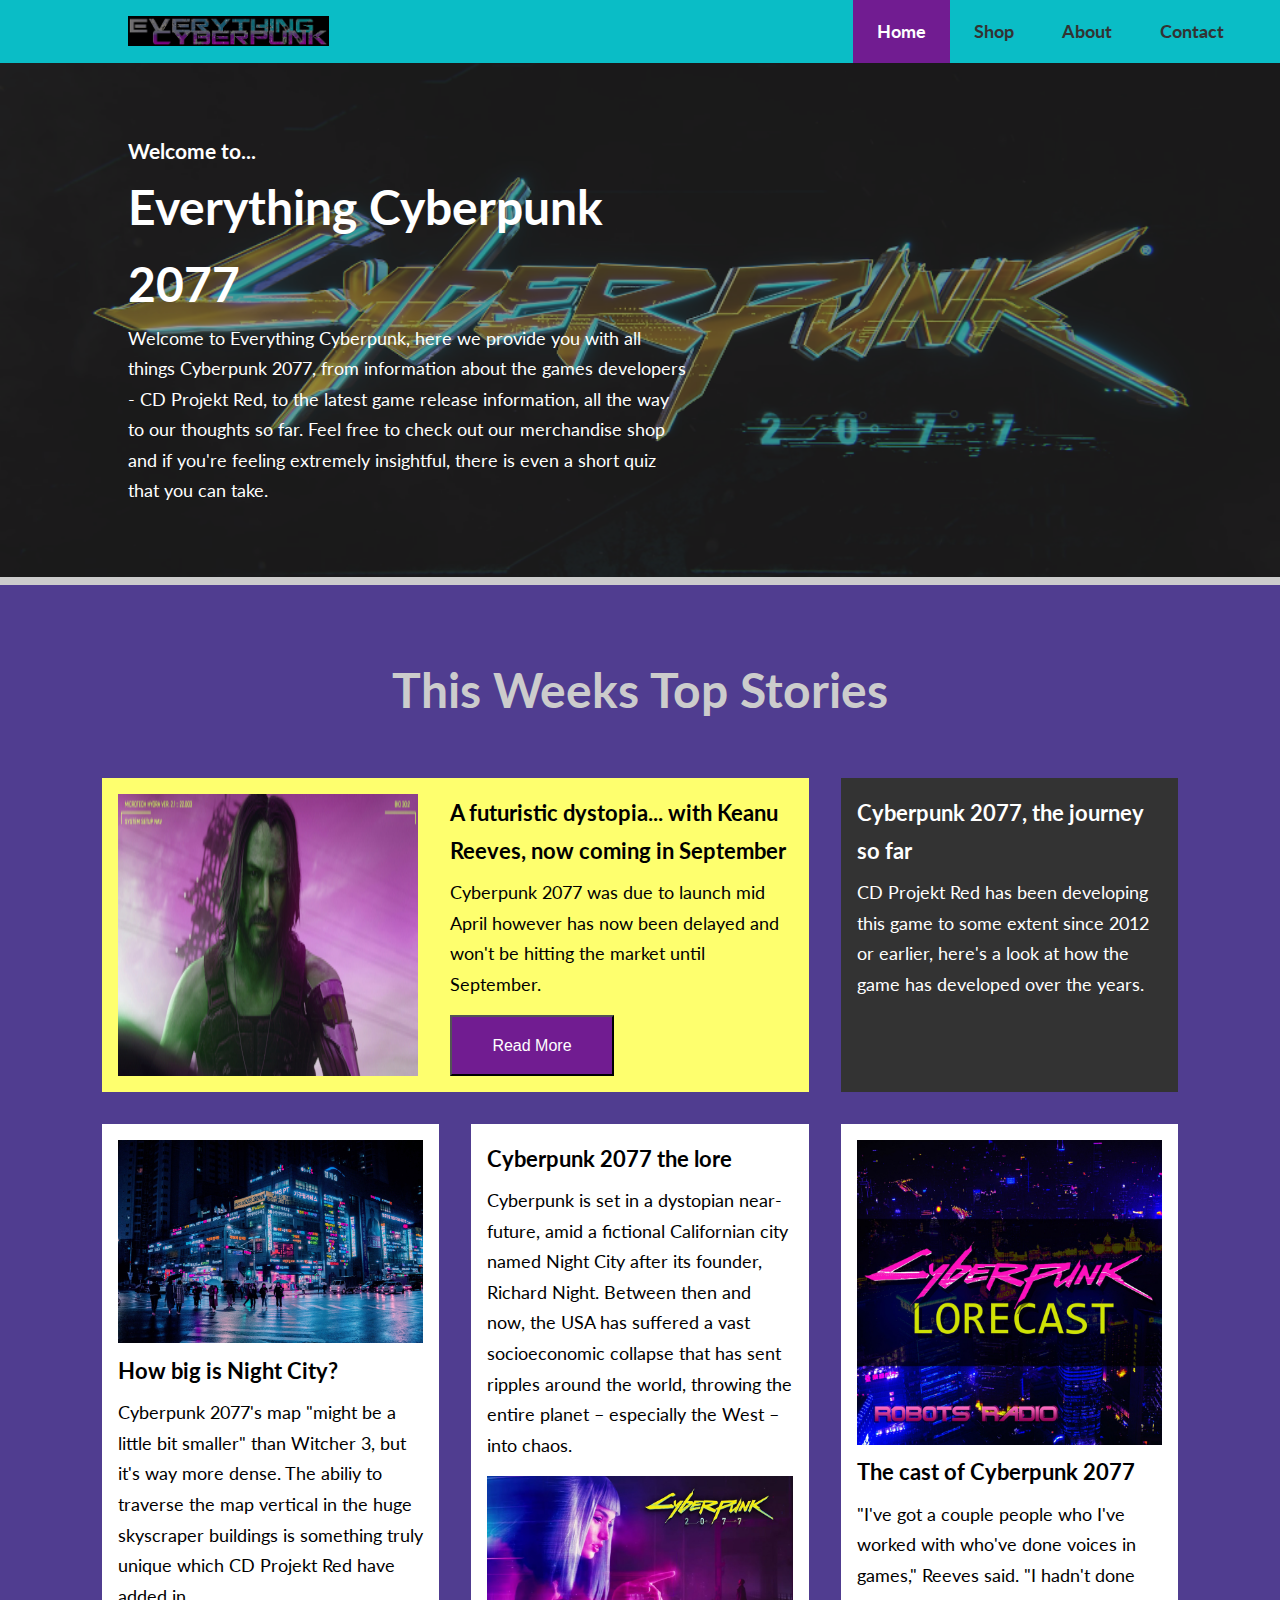
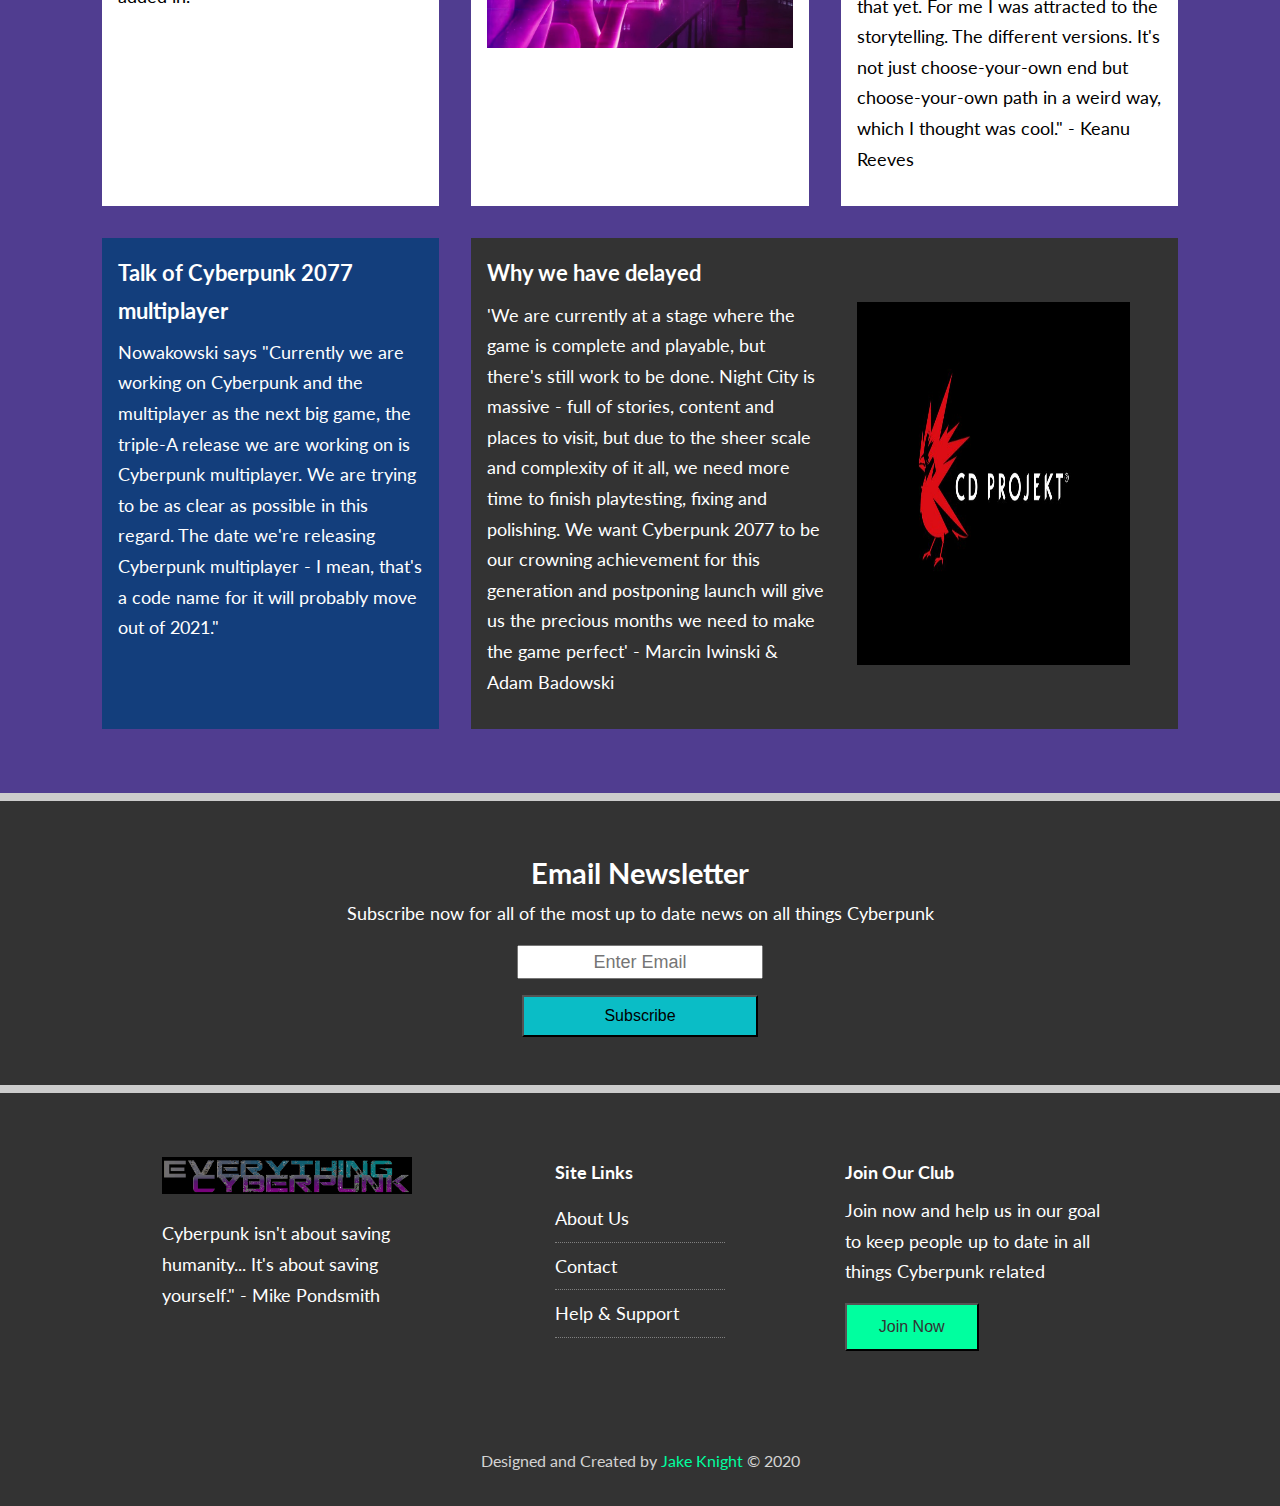
==== commit b208523a: "Meta description added for SEO improvement" ====
--- a/index.html
+++ b/index.html
@@ -3,6 +3,7 @@
   <head>
     <meta charset="UTF-8" />
     <meta name="viewport" content="width=device-width, initial-scale=1.0" />
+    <meta name="description" content="Everything Cyberpunk 2077 newsletter" />
     <link rel="stylesheet" href="/css/style.css" />
     <link rel="stylesheet" href="/css/mobile.css" />
     <link rel="stylesheet" href="/css/glitch.css" />
